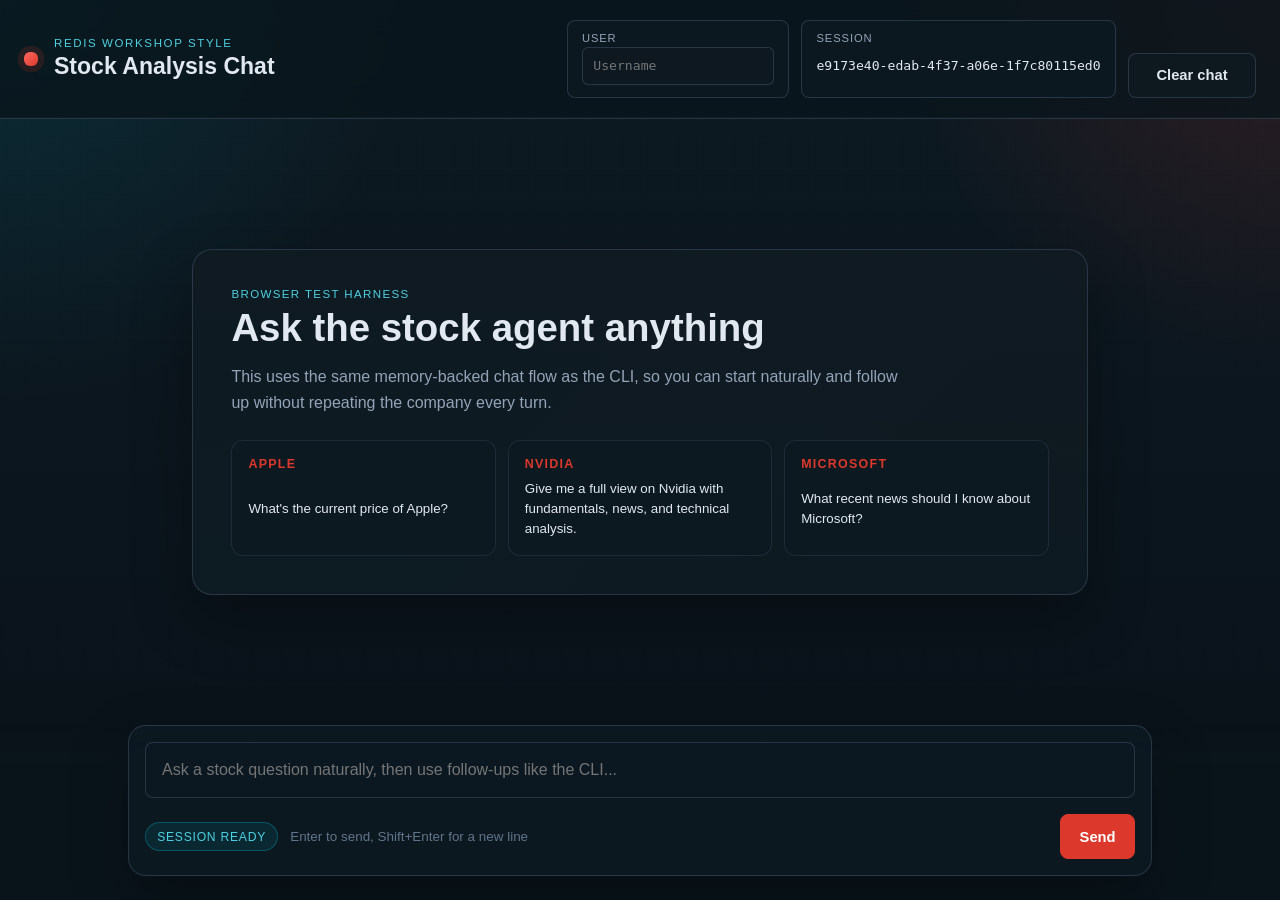
==== src/main/resources/static/index.html @ 9775a705 "feat(ui): add browser chat UI with editable agent memory identity" ====
<!DOCTYPE html>
<html lang="en">
<head>
    <meta charset="UTF-8">
    <meta name="viewport" content="width=device-width, initial-scale=1.0">
    <title>Stock Analysis Chat</title>
    <link rel="stylesheet" href="chat.css">
</head>
<body>
<main class="chat-app">
    <header class="chat-header">
        <div class="brand">
            <span class="brand-mark" aria-hidden="true"></span>
            <div class="brand-copy">
                <p class="brand-eyebrow">Redis Workshop Style</p>
                <h1>Stock Analysis Chat</h1>
            </div>
        </div>

        <div class="header-actions">
            <div class="session-identity" aria-label="Agent memory identity">
                <div class="identity-item">
                    <label class="identity-label" for="user-id-input">User</label>
                    <input
                        id="user-id-input"
                        class="identity-input"
                        type="text"
                        autocomplete="off"
                        spellcheck="false"
                        placeholder="Loading..."
                    >
                </div>
                <div class="identity-item">
                    <span class="identity-label">Session</span>
                    <span id="session-id-value" class="identity-value">Loading...</span>
                </div>
            </div>
            <button id="clear-chat-button" class="btn btn-secondary" type="button">Clear chat</button>
        </div>
    </header>

    <section id="messages" class="messages" aria-live="polite" aria-label="Conversation"></section>

    <form id="composer" class="composer" novalidate>
        <div class="composer-shell">
            <label class="sr-only" for="question-input">Question</label>
            <textarea
                id="question-input"
                name="question"
                rows="1"
                placeholder="Ask a stock question naturally, then use follow-ups like the CLI..."
                required
            ></textarea>

            <div class="composer-footer">
                <div class="composer-meta">
                    <span id="status-pill" class="status-pill">Ready</span>
                    <span class="hint">Enter to send, Shift+Enter for a new line</span>
                </div>

                <button id="send-button" class="btn btn-primary" type="submit">Send</button>
            </div>
        </div>
    </form>
</main>

<template id="empty-state-template">
    <div class="empty-state">
        <div class="empty-state__card">
            <p class="empty-state__eyebrow">Browser Test Harness</p>
            <h2>Ask the stock agent anything</h2>
            <p class="empty-state__copy">
                This uses the same memory-backed chat flow as the CLI, so you can start naturally
                and follow up without repeating the company every turn.
            </p>
            <div class="suggestions" role="list" aria-label="Suggested prompts">
                <button class="suggestion" type="button" data-question="What's the current price of Apple?">
                    <span class="suggestion__ticker">Apple</span>
                    <span class="suggestion__question">What's the current price of Apple?</span>
                </button>
                <button class="suggestion" type="button" data-question="Give me a full view on Nvidia with fundamentals, news, and technical analysis.">
                    <span class="suggestion__ticker">Nvidia</span>
                    <span class="suggestion__question">Give me a full view on Nvidia with fundamentals, news, and technical analysis.</span>
                </button>
                <button class="suggestion" type="button" data-question="What recent news should I know about Microsoft?">
                    <span class="suggestion__ticker">Microsoft</span>
                    <span class="suggestion__question">What recent news should I know about Microsoft?</span>
                </button>
            </div>
        </div>
    </div>
</template>

<script src="chat.js" defer></script>
</body>
</html>
---- src/main/resources/static/chat.css ----
:root {
    --color-primary-300: #4dd0e1;
    --color-primary-500: #00bcd4;
    --color-dark-900: #0a151b;
    --color-dark-800: #0d1a22;
    --color-dark-700: #101a21;
    --color-dark-600: #152530;
    --color-text: #e2e8f0;
    --color-text-secondary: #94a3b8;
    --color-text-muted: #64748b;
    --color-border: rgba(71, 85, 105, 0.5);
    --color-border-light: rgba(71, 85, 105, 0.3);
    --color-background: #0a151b;
    --color-background-secondary: #0d1a22;
    --color-surface: #101a21;
    --color-surface-elevated: #1a2a35;
    --color-danger: #fca5a5;
    --color-warning: #fbbf24;
    --color-success: #4ade80;
    --color-brand: #dc382c;
    --color-brand-hover: #c5322a;
    --spacing-1: 0.25rem;
    --spacing-2: 0.5rem;
    --spacing-3: 0.75rem;
    --spacing-4: 1rem;
    --spacing-5: 1.25rem;
    --spacing-6: 1.5rem;
    --spacing-8: 2rem;
    --radius-sm: 0.125rem;
    --radius-md: 0.375rem;
    --radius-lg: 0.5rem;
    --radius-xl: 0.75rem;
    --font-family-base: "Inter", -apple-system, BlinkMacSystemFont, "Segoe UI", Roboto, sans-serif;
    --font-family-mono: "JetBrains Mono", "SFMono-Regular", Consolas, monospace;
    --shadow-panel: 0 24px 60px rgba(0, 0, 0, 0.28);
    --transition-base: 200ms cubic-bezier(0.4, 0, 0.2, 1);
}

* {
    box-sizing: border-box;
}

html,
body {
    margin: 0;
    min-height: 100%;
}

body {
    font-family: var(--font-family-base);
    color: var(--color-text);
    background:
        radial-gradient(circle at top left, rgba(0, 188, 212, 0.12), transparent 26%),
        radial-gradient(circle at top right, rgba(220, 56, 44, 0.16), transparent 24%),
        linear-gradient(180deg, #0d1a22 0%, #091118 100%);
}

body::before {
    content: "";
    position: fixed;
    inset: 0;
    pointer-events: none;
    background-image:
        linear-gradient(rgba(148, 163, 184, 0.035) 1px, transparent 1px),
        linear-gradient(90deg, rgba(148, 163, 184, 0.035) 1px, transparent 1px);
    background-size: 28px 28px;
    mask-image: linear-gradient(180deg, rgba(0, 0, 0, 0.55), transparent 85%);
}

.chat-app {
    position: relative;
    display: grid;
    grid-template-rows: auto 1fr auto;
    min-height: 100vh;
    overflow: hidden;
}

.chat-header {
    display: flex;
    justify-content: space-between;
    align-items: center;
    gap: var(--spacing-4);
    padding: var(--spacing-5) var(--spacing-6);
    border-bottom: 1px solid var(--color-border);
    background: rgba(10, 21, 27, 0.78);
    backdrop-filter: blur(18px);
    box-shadow: inset 0 -1px 0 rgba(148, 163, 184, 0.04);
}

.brand {
    display: flex;
    align-items: center;
    gap: var(--spacing-4);
    min-width: 0;
}

.brand-mark {
    width: 14px;
    height: 14px;
    border-radius: var(--radius-md);
    background: linear-gradient(135deg, #ff6a5f 0%, var(--color-brand) 100%);
    box-shadow: 0 0 0 6px rgba(220, 56, 44, 0.14);
    flex: 0 0 auto;
}

.brand-copy h1 {
    margin: 0;
    font-size: clamp(1.125rem, 1.8vw, 1.5rem);
    line-height: 1.2;
}

.brand-eyebrow {
    margin: 0 0 var(--spacing-1);
    font-size: 0.72rem;
    letter-spacing: 0.14em;
    text-transform: uppercase;
    color: var(--color-primary-300);
}

.header-actions {
    display: flex;
    align-items: end;
    gap: var(--spacing-3);
    flex-wrap: wrap;
}

.session-identity {
    display: flex;
    gap: var(--spacing-3);
    align-items: stretch;
    flex-wrap: wrap;
}

.identity-item {
    display: grid;
    gap: 0.2rem;
    min-width: 12rem;
    padding: 0.7rem 0.9rem;
    border: 1px solid var(--color-border);
    border-radius: var(--radius-lg);
    background: rgba(13, 26, 34, 0.88);
}

.identity-label {
    color: var(--color-text-secondary);
    font-size: 0.7rem;
    letter-spacing: 0.08em;
    text-transform: uppercase;
}

.identity-value {
    color: var(--color-text);
    font-family: var(--font-family-mono);
    font-size: 0.82rem;
    line-height: 1.4;
    word-break: break-word;
}

.identity-input {
    width: 100%;
    border: 1px solid var(--color-border);
    border-radius: var(--radius-md);
    background: rgba(16, 26, 33, 0.92);
    color: var(--color-text);
    font-family: var(--font-family-mono);
    font-size: 0.82rem;
    line-height: 1.4;
    padding: 0.55rem 0.65rem;
    transition: border-color var(--transition-base), box-shadow var(--transition-base), background-color var(--transition-base);
}

.identity-input:focus {
    outline: none;
    border-color: var(--color-brand);
    box-shadow: 0 0 0 3px rgba(220, 56, 44, 0.18);
    background: rgba(13, 26, 34, 1);
}

.composer textarea {
    border: 1px solid var(--color-border);
    border-radius: var(--radius-lg);
    background: rgba(13, 26, 34, 0.92);
    color: var(--color-text);
    font: inherit;
    transition: border-color var(--transition-base), box-shadow var(--transition-base), background-color var(--transition-base);
}

.header-actions .btn {
    min-width: 8rem;
}

.composer textarea:focus {
    outline: none;
    border-color: var(--color-brand);
    box-shadow: 0 0 0 3px rgba(220, 56, 44, 0.18);
    background: rgba(13, 26, 34, 1);
}

.messages {
    overflow-y: auto;
    padding: var(--spacing-6);
    display: flex;
    flex-direction: column;
    gap: var(--spacing-4);
    scroll-behavior: smooth;
}

.empty-state {
    margin: auto;
    width: min(100%, 56rem);
}

.empty-state__card {
    padding: clamp(1.5rem, 3vw, 2.5rem);
    border: 1px solid var(--color-border);
    border-radius: 1.25rem;
    background:
        linear-gradient(180deg, rgba(16, 26, 33, 0.92), rgba(13, 26, 34, 0.94)),
        linear-gradient(135deg, rgba(0, 188, 212, 0.08), rgba(220, 56, 44, 0.08));
    box-shadow: var(--shadow-panel);
}

.empty-state__eyebrow {
    margin: 0 0 var(--spacing-2);
    color: var(--color-primary-300);
    letter-spacing: 0.12em;
    text-transform: uppercase;
    font-size: 0.72rem;
}

.empty-state__card h2 {
    margin: 0;
    font-size: clamp(1.6rem, 4vw, 2.4rem);
    line-height: 1.05;
}

.empty-state__copy {
    margin: var(--spacing-4) 0 0;
    max-width: 42rem;
    color: var(--color-text-secondary);
    line-height: 1.6;
}

.empty-state__copy code {
    padding: 0.15rem 0.35rem;
    border-radius: var(--radius-sm);
    background: rgba(220, 56, 44, 0.12);
    color: #ffb1ab;
    font-family: var(--font-family-mono);
}

.suggestions {
    margin-top: var(--spacing-6);
    display: grid;
    grid-template-columns: repeat(auto-fit, minmax(15rem, 1fr));
    gap: var(--spacing-3);
}

.suggestion {
    display: grid;
    gap: var(--spacing-2);
    padding: 1rem;
    border: 1px solid var(--color-border-light);
    border-radius: var(--radius-xl);
    background: rgba(13, 26, 34, 0.88);
    color: inherit;
    text-align: left;
    cursor: pointer;
    transition: transform var(--transition-base), border-color var(--transition-base), background-color var(--transition-base);
}

.suggestion:hover {
    transform: translateY(-2px);
    border-color: rgba(0, 188, 212, 0.5);
    background: rgba(21, 37, 48, 0.98);
}

.suggestion__ticker {
    color: var(--color-brand);
    font-size: 0.78rem;
    letter-spacing: 0.1em;
    text-transform: uppercase;
    font-weight: 700;
}

.suggestion__question {
    color: var(--color-text);
    line-height: 1.5;
}

.message {
    width: min(100%, 58rem);
    display: grid;
    gap: var(--spacing-3);
    padding: 1rem 1.1rem;
    border-radius: 1rem;
    border: 1px solid var(--color-border-light);
    background: rgba(16, 26, 33, 0.94);
    box-shadow: 0 8px 30px rgba(0, 0, 0, 0.16);
}

.message--user {
    align-self: end;
    margin-left: auto;
    background: linear-gradient(180deg, rgba(220, 56, 44, 0.96), rgba(197, 50, 42, 0.96));
    border-color: rgba(255, 145, 135, 0.35);
}

.message--assistant {
    align-self: start;
    border-left: 3px solid var(--color-primary-500);
}

.message--error {
    border-left-color: var(--color-warning);
}

.message__header {
    display: flex;
    justify-content: space-between;
    align-items: center;
    gap: var(--spacing-3);
    flex-wrap: wrap;
    font-size: 0.78rem;
    color: var(--color-text-secondary);
}

.message--user .message__header {
    color: rgba(255, 255, 255, 0.86);
}

.message__role {
    font-weight: 700;
    letter-spacing: 0.08em;
    text-transform: uppercase;
}

.message__timestamp {
    font-family: var(--font-family-mono);
    font-size: 0.72rem;
}

.message__content {
    white-space: pre-wrap;
    line-height: 1.65;
    word-break: break-word;
}

.message__content p {
    margin: 0;
}

.message__reasoning {
    color: var(--color-text-secondary);
    font-size: 0.92rem;
    line-height: 1.5;
}

.message__badges,
.message__limitations {
    display: flex;
    flex-wrap: wrap;
    gap: var(--spacing-2);
}

.message__memories {
    display: grid;
    gap: var(--spacing-2);
    padding: 0.9rem 1rem;
    border-radius: var(--radius-lg);
    background: rgba(0, 188, 212, 0.08);
    border: 1px solid rgba(0, 188, 212, 0.18);
}

.message__memories-label {
    color: var(--color-primary-300);
    font-size: 0.72rem;
    letter-spacing: 0.08em;
    text-transform: uppercase;
    font-weight: 700;
}

.message__memories ul {
    margin: 0;
    padding-left: 1rem;
    color: var(--color-text-secondary);
    line-height: 1.5;
}

.badge {
    display: inline-flex;
    align-items: center;
    min-height: 1.8rem;
    padding: 0.25rem 0.6rem;
    border-radius: 999px;
    background: rgba(0, 188, 212, 0.12);
    border: 1px solid rgba(0, 188, 212, 0.25);
    color: var(--color-primary-300);
    font-size: 0.76rem;
    letter-spacing: 0.04em;
}

.message--user .badge {
    background: rgba(255, 255, 255, 0.14);
    border-color: rgba(255, 255, 255, 0.22);
    color: white;
}

.limitation {
    display: inline-flex;
    padding: 0.35rem 0.65rem;
    border-radius: 999px;
    background: rgba(251, 191, 36, 0.1);
    border: 1px solid rgba(251, 191, 36, 0.24);
    color: var(--color-warning);
    font-size: 0.76rem;
    line-height: 1.4;
}

.typing-indicator {
    display: inline-flex;
    align-items: center;
    gap: 0.35rem;
}

.typing-indicator span {
    width: 0.45rem;
    height: 0.45rem;
    border-radius: 999px;
    background: var(--color-primary-300);
    animation: pulse 0.9s ease-in-out infinite;
}

.typing-indicator span:nth-child(2) {
    animation-delay: 0.15s;
}

.typing-indicator span:nth-child(3) {
    animation-delay: 0.3s;
}

.composer {
    padding: 0 var(--spacing-6) var(--spacing-6);
    background: linear-gradient(180deg, rgba(10, 21, 27, 0), rgba(10, 21, 27, 0.82) 22%);
}

.composer-shell {
    display: grid;
    gap: var(--spacing-4);
    width: min(100%, 64rem);
    margin: 0 auto;
    padding: var(--spacing-4);
    border: 1px solid var(--color-border);
    border-radius: 1.1rem;
    background: rgba(13, 26, 34, 0.92);
    box-shadow: var(--shadow-panel);
}

.composer textarea {
    width: 100%;
    min-height: 3.5rem;
    max-height: 14rem;
    resize: none;
    padding: 0.95rem 1rem;
    line-height: 1.55;
}

.composer-footer {
    display: flex;
    justify-content: space-between;
    align-items: center;
    gap: var(--spacing-3);
    flex-wrap: wrap;
}

.composer-meta {
    display: flex;
    align-items: center;
    gap: var(--spacing-3);
    flex-wrap: wrap;
}

.status-pill {
    display: inline-flex;
    align-items: center;
    min-height: 1.8rem;
    padding: 0.2rem 0.7rem;
    border-radius: 999px;
    border: 1px solid rgba(0, 188, 212, 0.3);
    background: rgba(0, 188, 212, 0.1);
    color: var(--color-primary-300);
    font-size: 0.76rem;
    letter-spacing: 0.06em;
    text-transform: uppercase;
}

.status-pill.is-warning {
    border-color: rgba(251, 191, 36, 0.3);
    background: rgba(251, 191, 36, 0.12);
    color: var(--color-warning);
}

.status-pill.is-error {
    border-color: rgba(252, 165, 165, 0.3);
    background: rgba(252, 165, 165, 0.12);
    color: var(--color-danger);
}

.hint {
    color: var(--color-text-muted);
    font-size: 0.84rem;
}

.btn {
    display: inline-flex;
    align-items: center;
    justify-content: center;
    gap: var(--spacing-2);
    min-height: 2.8rem;
    padding: 0.75rem 1.15rem;
    border-radius: var(--radius-lg);
    border: 1px solid transparent;
    font: inherit;
    font-size: 0.92rem;
    font-weight: 600;
    cursor: pointer;
    transition: transform var(--transition-base), border-color var(--transition-base), background-color var(--transition-base), opacity var(--transition-base);
}

.btn:hover:not(:disabled) {
    transform: translateY(-1px);
}

.btn:disabled {
    opacity: 0.6;
    cursor: not-allowed;
}

.btn-primary {
    color: white;
    background: var(--color-brand);
    border-color: var(--color-brand);
}

.btn-primary:hover:not(:disabled) {
    background: var(--color-brand-hover);
    border-color: var(--color-brand-hover);
}

.btn-secondary {
    color: var(--color-text);
    background: rgba(16, 26, 33, 0.92);
    border-color: var(--color-border);
}

.btn-secondary:hover:not(:disabled) {
    background: rgba(21, 37, 48, 0.96);
    border-color: rgba(148, 163, 184, 0.6);
}

.sr-only {
    position: absolute;
    width: 1px;
    height: 1px;
    padding: 0;
    margin: -1px;
    overflow: hidden;
    clip: rect(0, 0, 0, 0);
    white-space: nowrap;
    border: 0;
}

@keyframes pulse {
    0%,
    80%,
    100% {
        opacity: 0.3;
        transform: scale(0.8);
    }
    40% {
        opacity: 1;
        transform: scale(1);
    }
}

@media (max-width: 900px) {
    .chat-header,
    .messages,
    .composer {
        padding-left: var(--spacing-4);
        padding-right: var(--spacing-4);
    }

    .chat-header {
        align-items: start;
        padding-top: var(--spacing-4);
        padding-bottom: var(--spacing-4);
    }

    .header-actions {
        width: 100%;
        justify-content: flex-end;
    }

    .session-identity {
        width: 100%;
    }

    .identity-item {
        flex: 1 1 13rem;
        min-width: 0;
    }

    .message {
        width: min(100%, 100%);
    }
}

@media (max-width: 640px) {
    .chat-header {
        gap: var(--spacing-3);
    }

    .brand {
        gap: var(--spacing-3);
    }

    .suggestions {
        grid-template-columns: 1fr;
    }

    .composer-footer,
    .composer-meta {
        align-items: start;
    }

    .composer-footer {
        flex-direction: column;
    }

    .btn,
    .header-actions {
        width: 100%;
    }

    .session-identity {
        flex-direction: column;
    }

    .header-actions .btn {
        min-width: 0;
    }

    .btn {
        min-height: 3rem;
    }
}
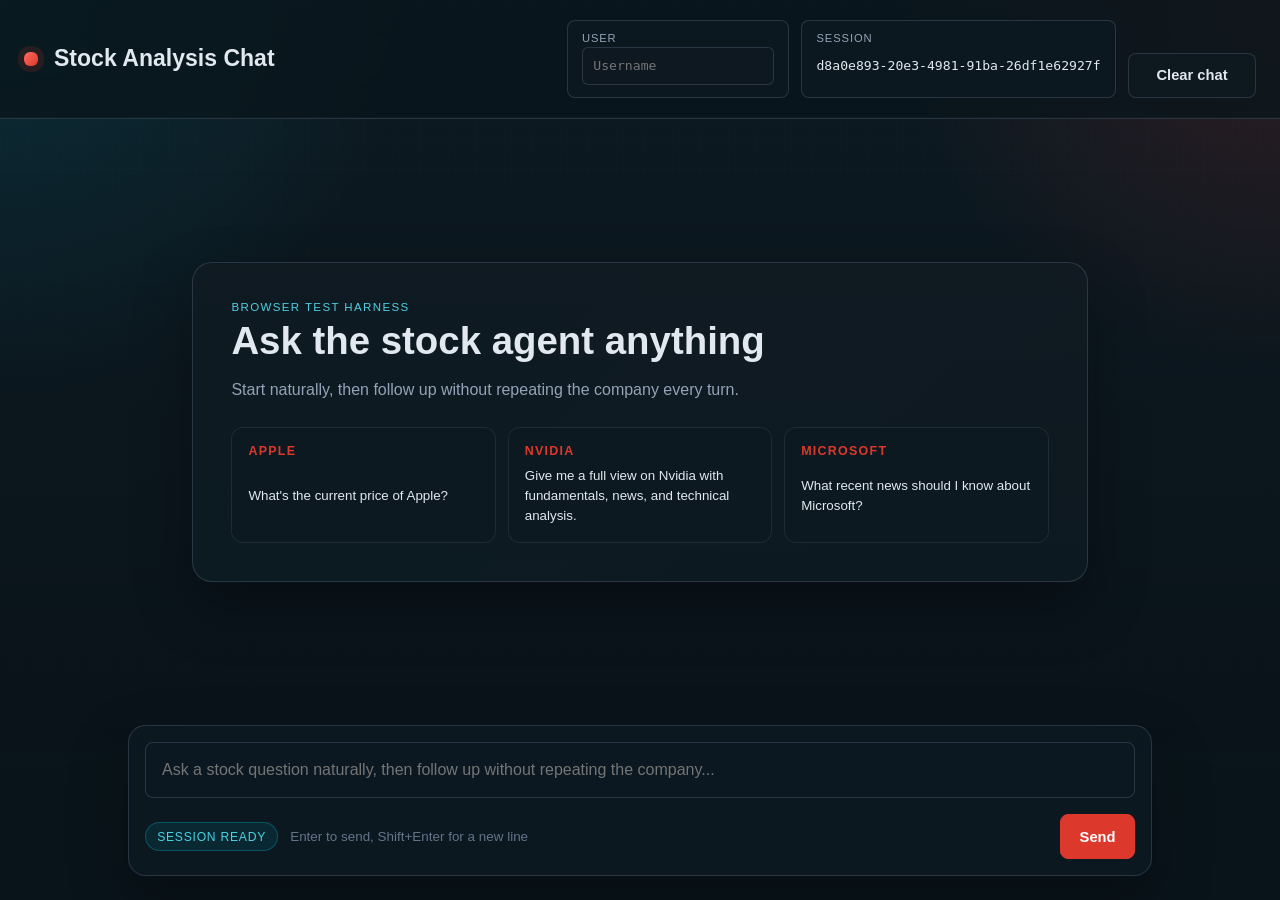
==== commit 7164ce66: "feat(ui): collapse retrieved memories by default" ====
--- a/src/main/resources/static/index.html
+++ b/src/main/resources/static/index.html
@@ -12,7 +12,6 @@
         <div class="brand">
             <span class="brand-mark" aria-hidden="true"></span>
             <div class="brand-copy">
-                <p class="brand-eyebrow">Redis Workshop Style</p>
                 <h1>Stock Analysis Chat</h1>
             </div>
         </div>
@@ -48,7 +47,7 @@
                 id="question-input"
                 name="question"
                 rows="1"
-                placeholder="Ask a stock question naturally, then use follow-ups like the CLI..."
+                placeholder="Ask a stock question naturally, then follow up without repeating the company..."
                 required
             ></textarea>
 
@@ -70,8 +69,7 @@
             <p class="empty-state__eyebrow">Browser Test Harness</p>
             <h2>Ask the stock agent anything</h2>
             <p class="empty-state__copy">
-                This uses the same memory-backed chat flow as the CLI, so you can start naturally
-                and follow up without repeating the company every turn.
+                Start naturally, then follow up without repeating the company every turn.
             </p>
             <div class="suggestions" role="list" aria-label="Suggested prompts">
                 <button class="suggestion" type="button" data-question="What's the current price of Apple?">
--- a/src/main/resources/static/chat.css
+++ b/src/main/resources/static/chat.css
@@ -364,12 +364,39 @@
 }
 
 .message__memories {
-    display: grid;
-    gap: var(--spacing-2);
     padding: 0.9rem 1rem;
     border-radius: var(--radius-lg);
     background: rgba(0, 188, 212, 0.08);
     border: 1px solid rgba(0, 188, 212, 0.18);
+}
+
+.message__memories-summary {
+    display: flex;
+    align-items: center;
+    justify-content: space-between;
+    gap: var(--spacing-3);
+    cursor: pointer;
+    list-style: none;
+}
+
+.message__memories-summary::-webkit-details-marker {
+    display: none;
+}
+
+.message__memories-summary::after {
+    content: "";
+    width: 0.55rem;
+    height: 0.55rem;
+    border-right: 2px solid var(--color-primary-300);
+    border-bottom: 2px solid var(--color-primary-300);
+    transform: rotate(45deg);
+    transition: transform var(--transition-base);
+    margin-left: auto;
+    flex: 0 0 auto;
+}
+
+.message__memories[open] .message__memories-summary::after {
+    transform: rotate(225deg);
 }
 
 .message__memories-label {
@@ -380,8 +407,23 @@
     font-weight: 700;
 }
 
+.message__memories-count {
+    display: inline-flex;
+    align-items: center;
+    justify-content: center;
+    min-width: 1.8rem;
+    min-height: 1.8rem;
+    padding: 0 0.45rem;
+    border-radius: 999px;
+    background: rgba(0, 188, 212, 0.14);
+    border: 1px solid rgba(0, 188, 212, 0.22);
+    color: var(--color-primary-300);
+    font-family: var(--font-family-mono);
+    font-size: 0.72rem;
+}
+
 .message__memories ul {
-    margin: 0;
+    margin: var(--spacing-3) 0 0;
     padding-left: 1rem;
     color: var(--color-text-secondary);
     line-height: 1.5;
